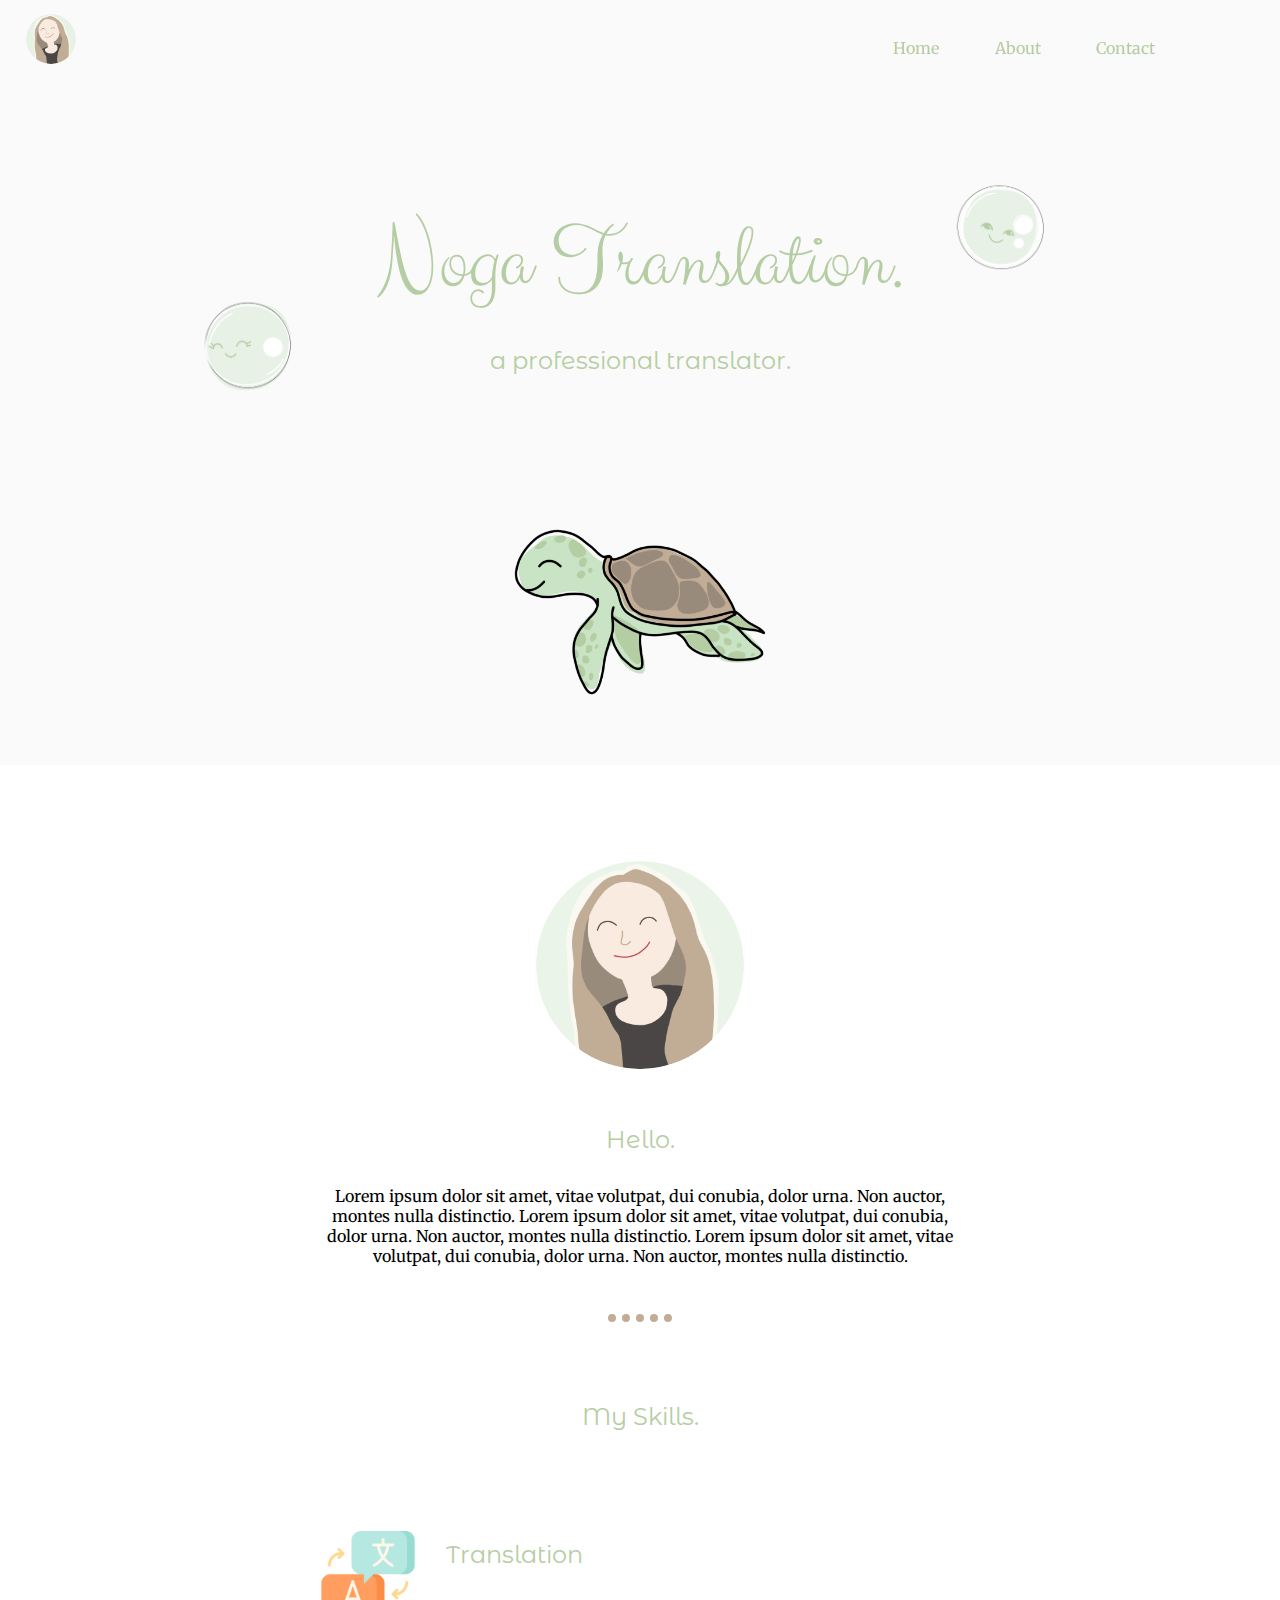
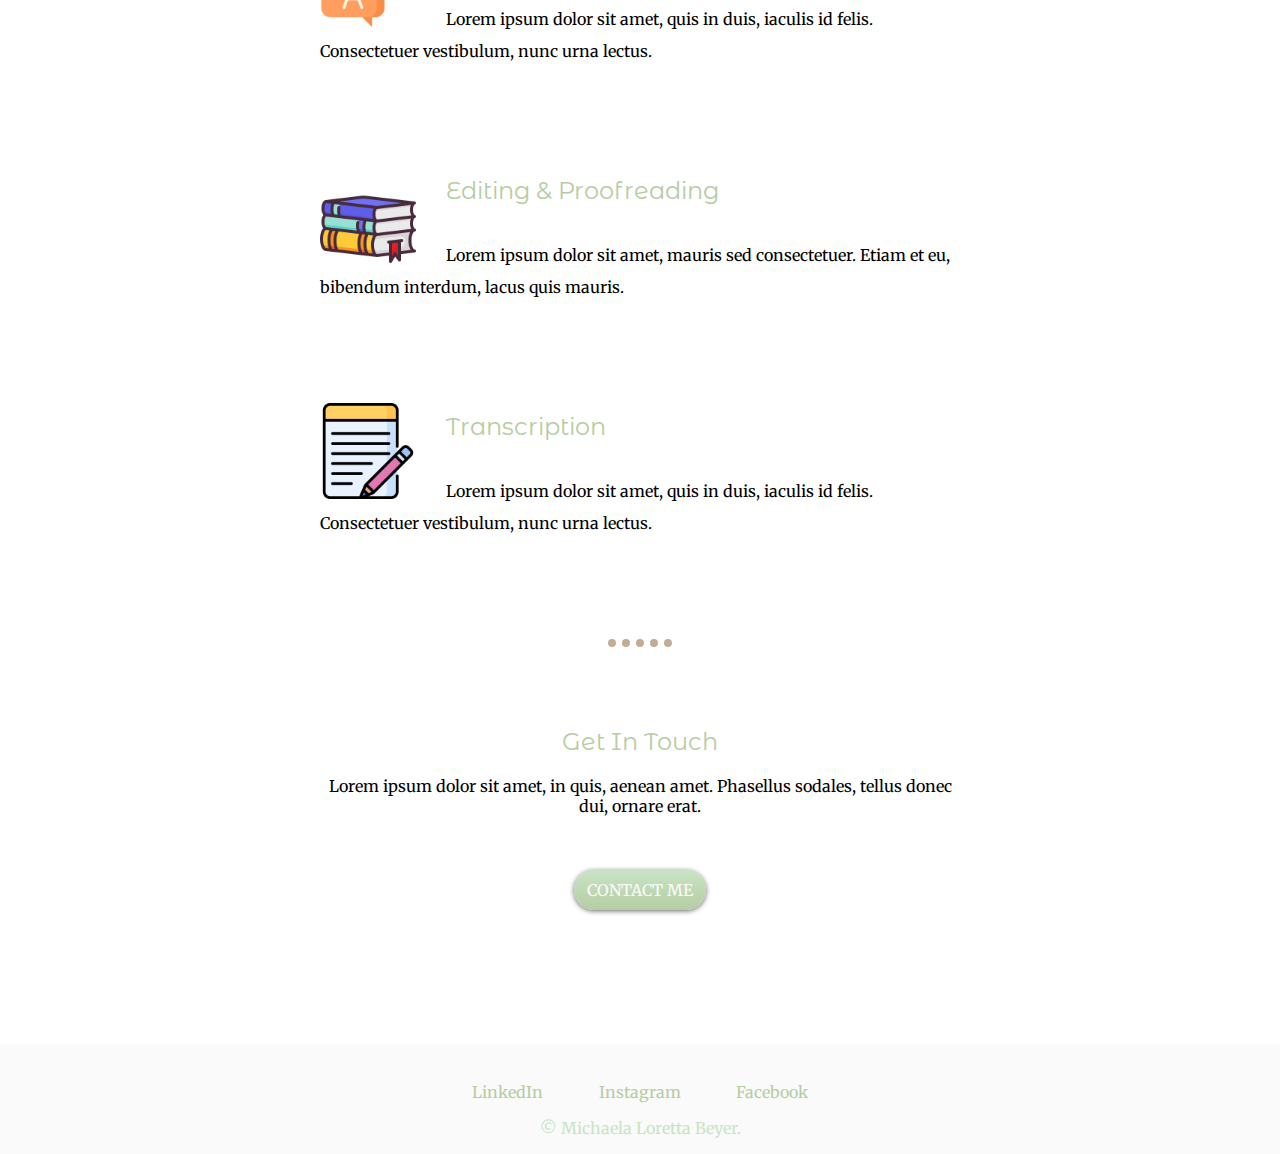
==== index.html @ af0194fb "Initial commit" ====
<!DOCTYPE html>
<html lang="en">
  <head>
    <meta charset="UTF-8" />
    <meta http-equiv="X-UA-Compatible" content="IE=edge" />
    <meta name="viewport" content="width=device-width, initial-scale=1.0" />
    <link rel="stylesheet" href="css/styles.css" />
    <link rel="shortcut icon" href="img/lisifavicon.ico" type="image/x-icon" />
    <link rel="preconnect" href="https://fonts.googleapis.com" />
    <link rel="preconnect" href="https://fonts.gstatic.com" crossorigin />
    <link rel="preconnect" href="https://fonts.googleapis.com" />
    <link rel="preconnect" href="https://fonts.gstatic.com" crossorigin />
    <link
      href="https://fonts.googleapis.com/css2?family=Clicker+Script&family=Merriweather&family=Montserrat+Alternates:wght@300&family=Stalemate&display=swap"
      rel="stylesheet"
    />
    <title>Noga Translation</title>
  </head>
  <body>
    <div class="navbar">
      <img class="smallpic" src="img/lisi.png" alt="Picture of me" />
      <div class="navbtn">
        <a href="home.html">Home</a>
        <a href="about.html">About</a>
        <a href="contact.html">Contact</a>
      </div>
    </div>
    <div class="topContainer">
      <h1>Noga Translation.</h1>
      <h3>a professional translator.</h3>
      <img class="cloud-right" src="img/bubbleright.png" alt="bubble" />
      <img class="cloud-left" src="img/bubbleleft.png" alt="bubble" />
      <img class="mountain" src="img/turtle.png" alt="turtle" />
    </div>

    <div class="middleContainer">
      <div class="profile">
        <img class="profilepic" src="img/lisi.png" alt="It's Me" />
        <h2>Hello.</h2>
        <p class="description">
          Lorem ipsum dolor sit amet, vitae volutpat, dui conubia, dolor urna.
          Non auctor, montes nulla distinctio. Lorem ipsum dolor sit amet, vitae
          volutpat, dui conubia, dolor urna. Non auctor, montes nulla
          distinctio. Lorem ipsum dolor sit amet, vitae volutpat, dui conubia,
          dolor urna. Non auctor, montes nulla distinctio.
        </p>
      </div>
      <hr class="breakline" />

      <div class="skills">
        <h2>My Skills.</h2>
        <div class="skill-row">
          <img
            class="skillspics"
            src="img/translate.png"
            alt="development picture"
          />
          <h3>Translation</h3>
          <p>
            Lorem ipsum dolor sit amet, quis in duis, iaculis id felis.
            Consectetuer vestibulum, nunc urna lectus.
          </p>
        </div>
        <div class="skill-row">
          <img class="skillspics" src="img/book.png" alt="Locksmith" />
          <h3>Editing & Proofreading</h3>
          <p>
            Lorem ipsum dolor sit amet, mauris sed consectetuer. Etiam et eu,
            bibendum interdum, lacus quis mauris.
          </p>
        </div>
      </div>
      <div class="skill-row">
        <img class="skillspics" src="img/note.png" alt="development picture" />
        <h3>Transcription</h3>
        <p>
          Lorem ipsum dolor sit amet, quis in duis, iaculis id felis.
          Consectetuer vestibulum, nunc urna lectus.
        </p>
      </div>
      <hr class="breakline" />

      <div class="contact-me">
        <h2>Get In Touch</h2>
        <p class="contactinfo">
          Lorem ipsum dolor sit amet, in quis, aenean amet. Phasellus sodales,
          tellus donec dui, ornare erat.
        </p>
        <a class="btn" href="mailto: michaelabeyer87@email.com">CONTACT ME</a>
      </div>
    </div>

    <div class="bottomContainer">
      <a class="footer-link" href="https://www.linkedin.com/Lorettta"
        >LinkedIn</a
      >
      <a class="footer-link" href="https://instagram.com/MichaelaLorettta"
        >Instagram</a
      >
      <a class="footer-link" href="https://www.facebook.com/cannibaleyes"
        >Facebook</a
      >
      <p class="copyright">© Michaela Loretta Beyer.</p>
    </div>
  </body>
</html>
---- css/styles.css ----
body {
  margin: 0;
  text-align: center;
  font-family: "Merriweather", serif;
}
h1 {
  margin: 50px auto 0 auto;
  font-size: 5.625rem;
  font-family: "Clicker Script", cursive;
  font-weight: normal;
  color: #b5cda3;
}

h2,
h3 {
  font-family: "Montserrat Alternates", sans-serif;
  font-size: 1.5rem;
  color: #b5cda3;
  font-weight: normal;
  margin-bottom: rem;
}
.breakline {
  border: dotted;
  border-width: 0.5rem 0 0 0;
  width: 5%;
  color: #c1ac95;
}

.topContainer {
  background-color: #fafafa;
  position: relative;
  padding: 4.5% 0 5% 0;
}
.navbar {
  background-color: #fafafa;
  height: 6rem;
  position: sticky;
  top: 0;
  z-index: 100;
}

.navbtn {
  position: relative;
  left: 30%;
  top: 40%;
}
.smallpic {
  border-radius: 100%;
  width: 50px;
  position: absolute;
  top: 15%;
  left: 2%;
}

.cloud-right {
  width: 10%;
  position: absolute;
  right: 17%;
  top: 12%;
}
.cloud-left {
  width: 10%;
  position: absolute;
  left: 14%;
  top: 30%;
}
.mountain {
  width: 20%;
  margin-top: 10%;
}

.middleContainer {
  background-color: #ffffff;
  position: relative;
}
.profile {
  padding-top: 6rem;
}
.profilepic {
  border-radius: 100%;
  width: 13rem;
  margin-bottom: 2rem;
}
.description {
  margin: 2rem auto 3rem auto;
  width: 50%;
}
.skills {
  margin-top: 5rem;
}

.skill-row {
  width: 50%;
  margin: 100px auto 100px auto;
  text-align: left;
  line-height: 2;
}
.skillspics {
  width: 15%;
  float: left;
  margin-right: 30px;
}

.bottomContainer {
  background-color: #fafafa;
  position: absolute;
  width: 100%;
  margin-top: 5%;
  padding-top: 3%;
}

.contact-me {
  margin: 5rem auto 5rem auto;
  width: 50%;
}
.contactinfo {
  margin-bottom: 4rem;
}
.btn {
  background: #c9e4c5;
  background-image: -webkit-linear-gradient(top, #c9e4c5, #b5cda3);
  background-image: -moz-linear-gradient(top, #c9e4c5, #b5cda3);
  background-image: -ms-linear-gradient(top, #c9e4c5, #b5cda3);
  background-image: -o-linear-gradient(top, #c9e4c5, #b5cda3);
  background-image: linear-gradient(to bottom, #c9e4c5, #b5cda3);
  -webkit-border-radius: 20;
  -moz-border-radius: 20;
  border-radius: 20px;
  -webkit-box-shadow: 0px 1px 5px #666666;
  -moz-box-shadow: 0px 1px 5px #666666;
  box-shadow: 0px 1px 5px #666666;
  font-family: "Merriweather", serif;
  color: #fafafa;
  font-size: 16px;
  padding: 10px 13px 10px 13px;
  text-decoration: none;
}

.btn:hover {
  background: #b5cda3;
  color: #ffffff;
  background-image: -webkit-linear-gradient(top, #b5cda3, #c9e4c5);
  background-image: -moz-linear-gradient(top, #b5cda3, #c9e4c5);
  background-image: -ms-linear-gradient(top, #b5cda3, #c9e4c5);
  background-image: -o-linear-gradient(top, #b5cda3, #c9e4c5);
  background-image: linear-gradient(to bottom, #b5cda3, #c9e4c5);
  text-decoration: none;
}
a {
  color: #b5cda3;
  text-decoration: none;
  margin: 1.2rem 1.6rem;
}

a:hover {
  color: #c9e4c5;
}

.copyright {
  padding: 2rem auto;
  color: #c9e4c5;
  font-size: 0.75 rem;
}
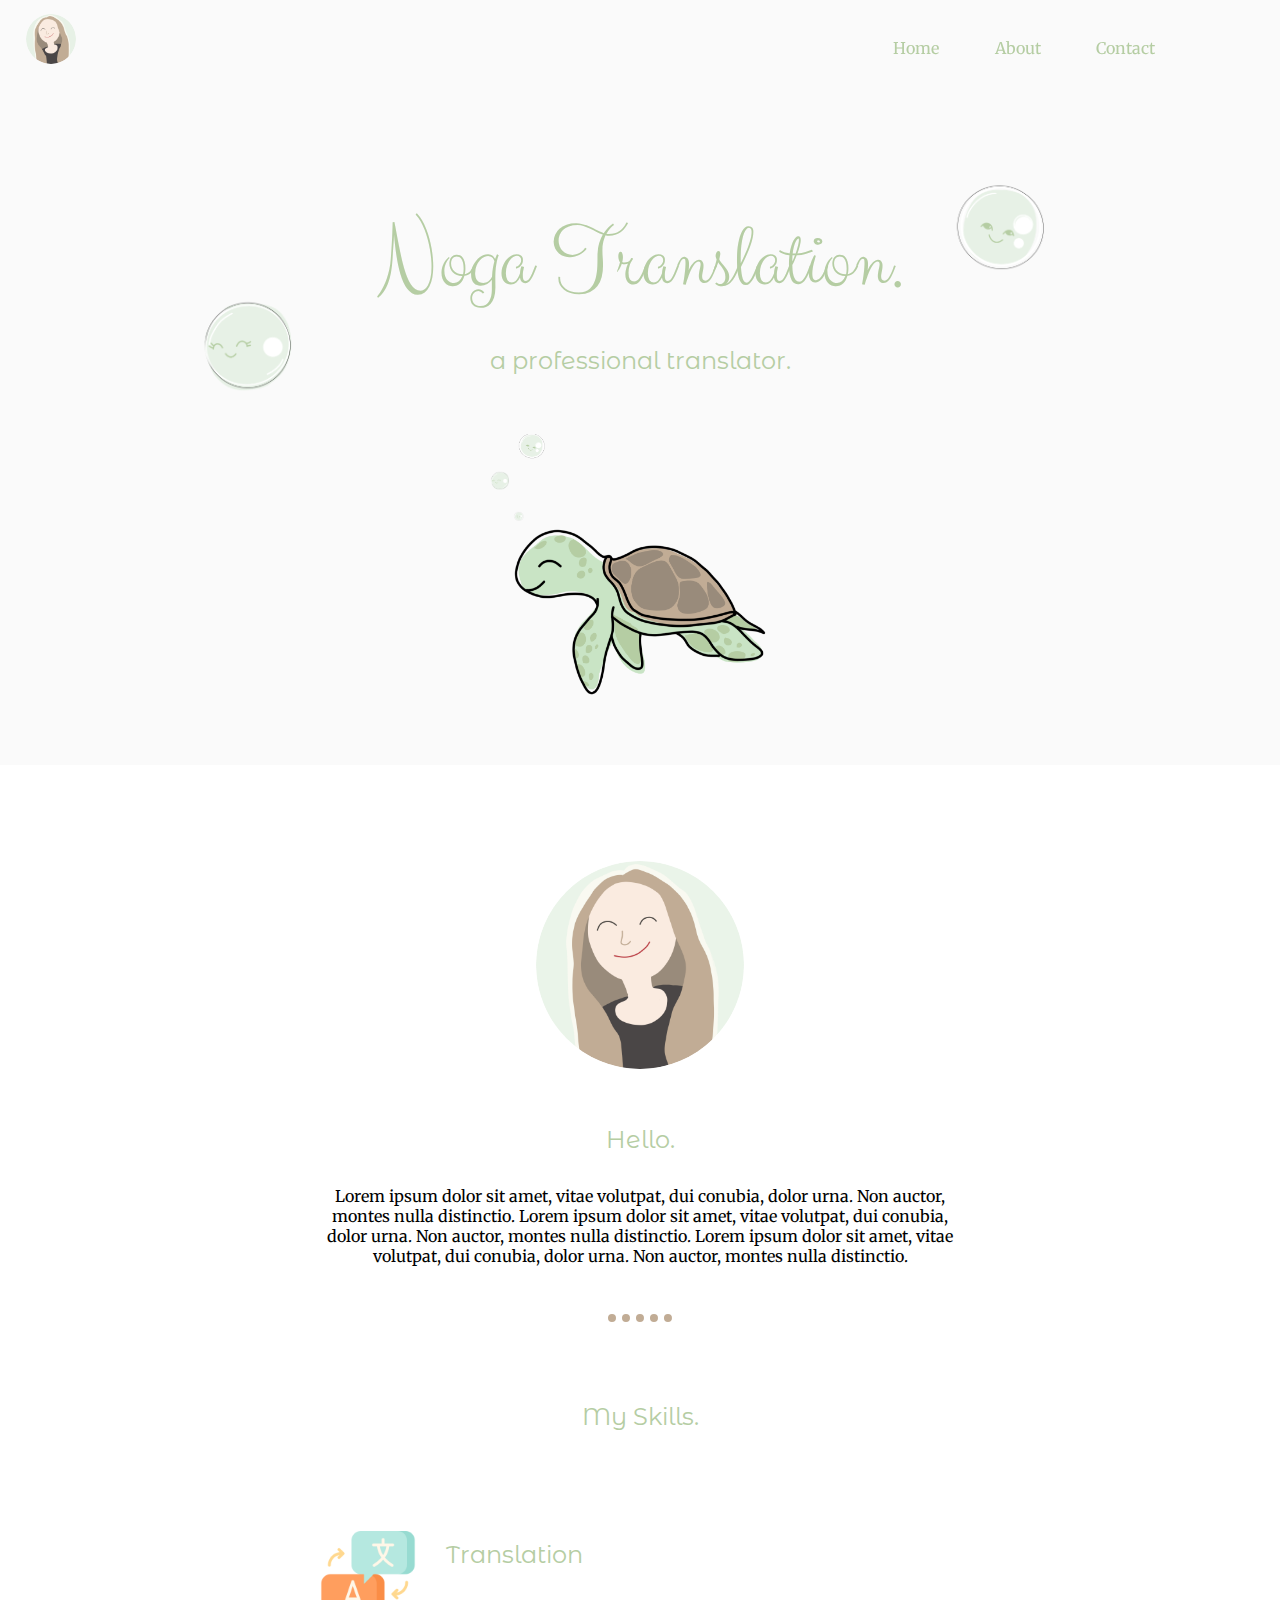
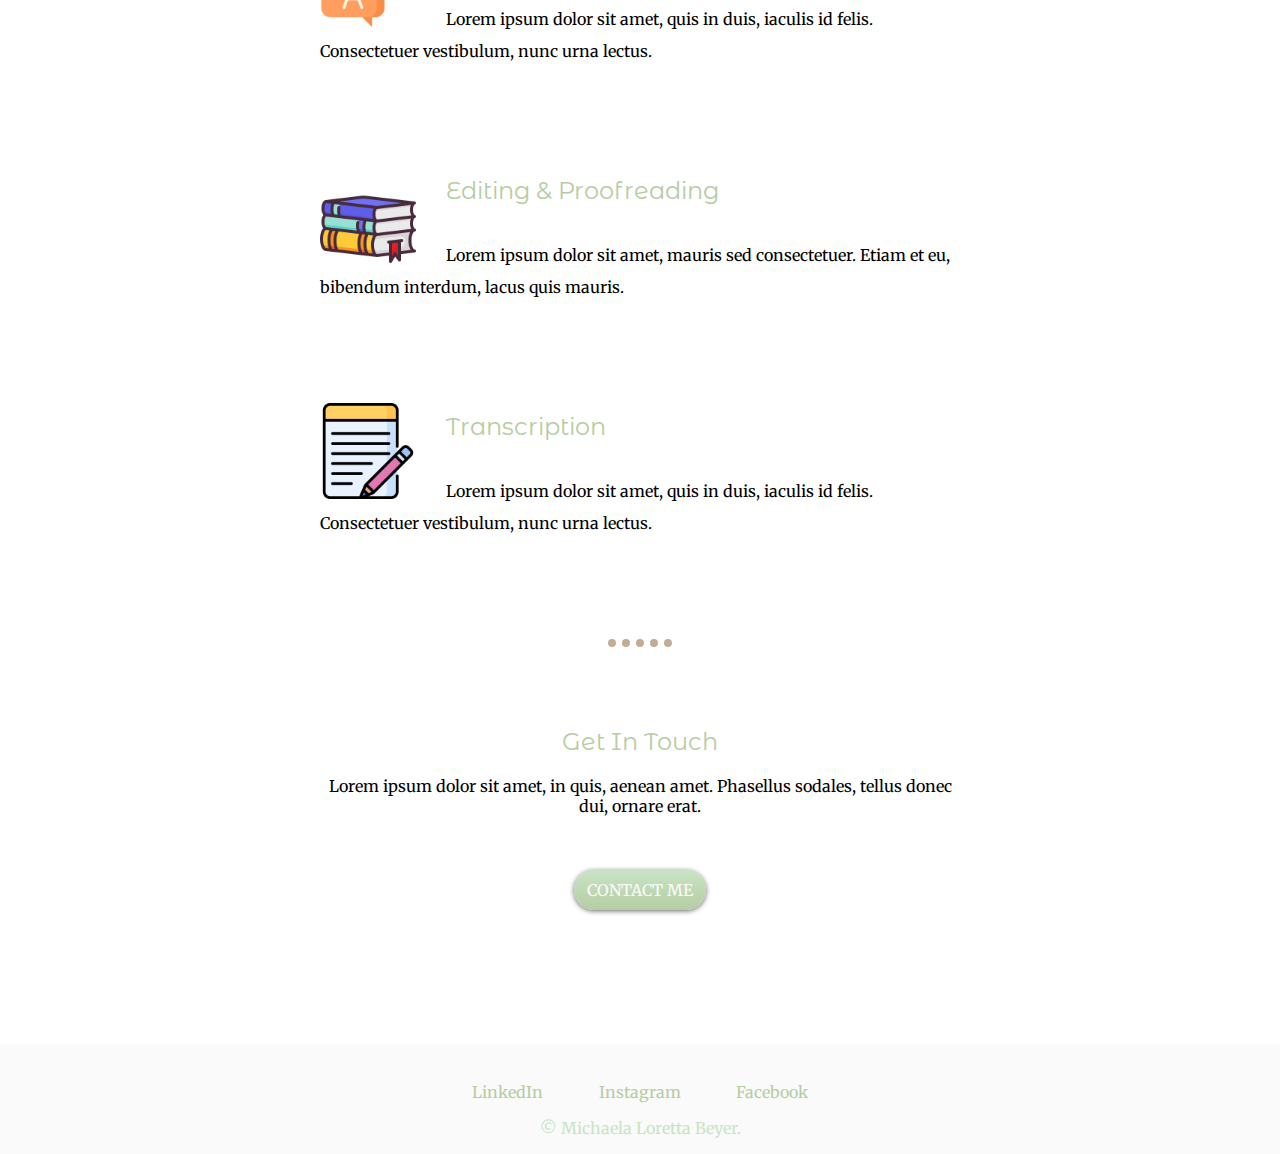
==== commit 043b38af: "small changes" ====
--- a/index.html
+++ b/index.html
@@ -30,6 +30,17 @@
       <h3>a professional translator.</h3>
       <img class="cloud-right" src="img/bubbleright.png" alt="bubble" />
       <img class="cloud-left" src="img/bubbleleft.png" alt="bubble" />
+      <img
+        class="smallbubble-left"
+        src="img/bubbleleft.png"
+        alt="small bubble"
+      />
+      <img
+        class="smallbubble-right"
+        src="img/bubbleright.png"
+        alt="small bubble"
+      />
+      <img class="minibubble" src="img/bubbleright.png" alt="small bubble" />
       <img class="mountain" src="img/turtle.png" alt="turtle" />
     </div>
 
--- a/css/styles.css
+++ b/css/styles.css
@@ -64,6 +64,26 @@
   left: 14%;
   top: 30%;
 }
+.smallbubble-left {
+  width: 2%;
+  position: absolute;
+  left: 38%;
+  top: 56%;
+}
+
+.smallbubble-right {
+  width: 3%;
+  position: absolute;
+  left: 40%;
+  top: 50%;
+}
+.minibubble {
+  width: 1%;
+  position: absolute;
+  left: 40%;
+  top: 62%;
+}
+
 .mountain {
   width: 20%;
   margin-top: 10%;
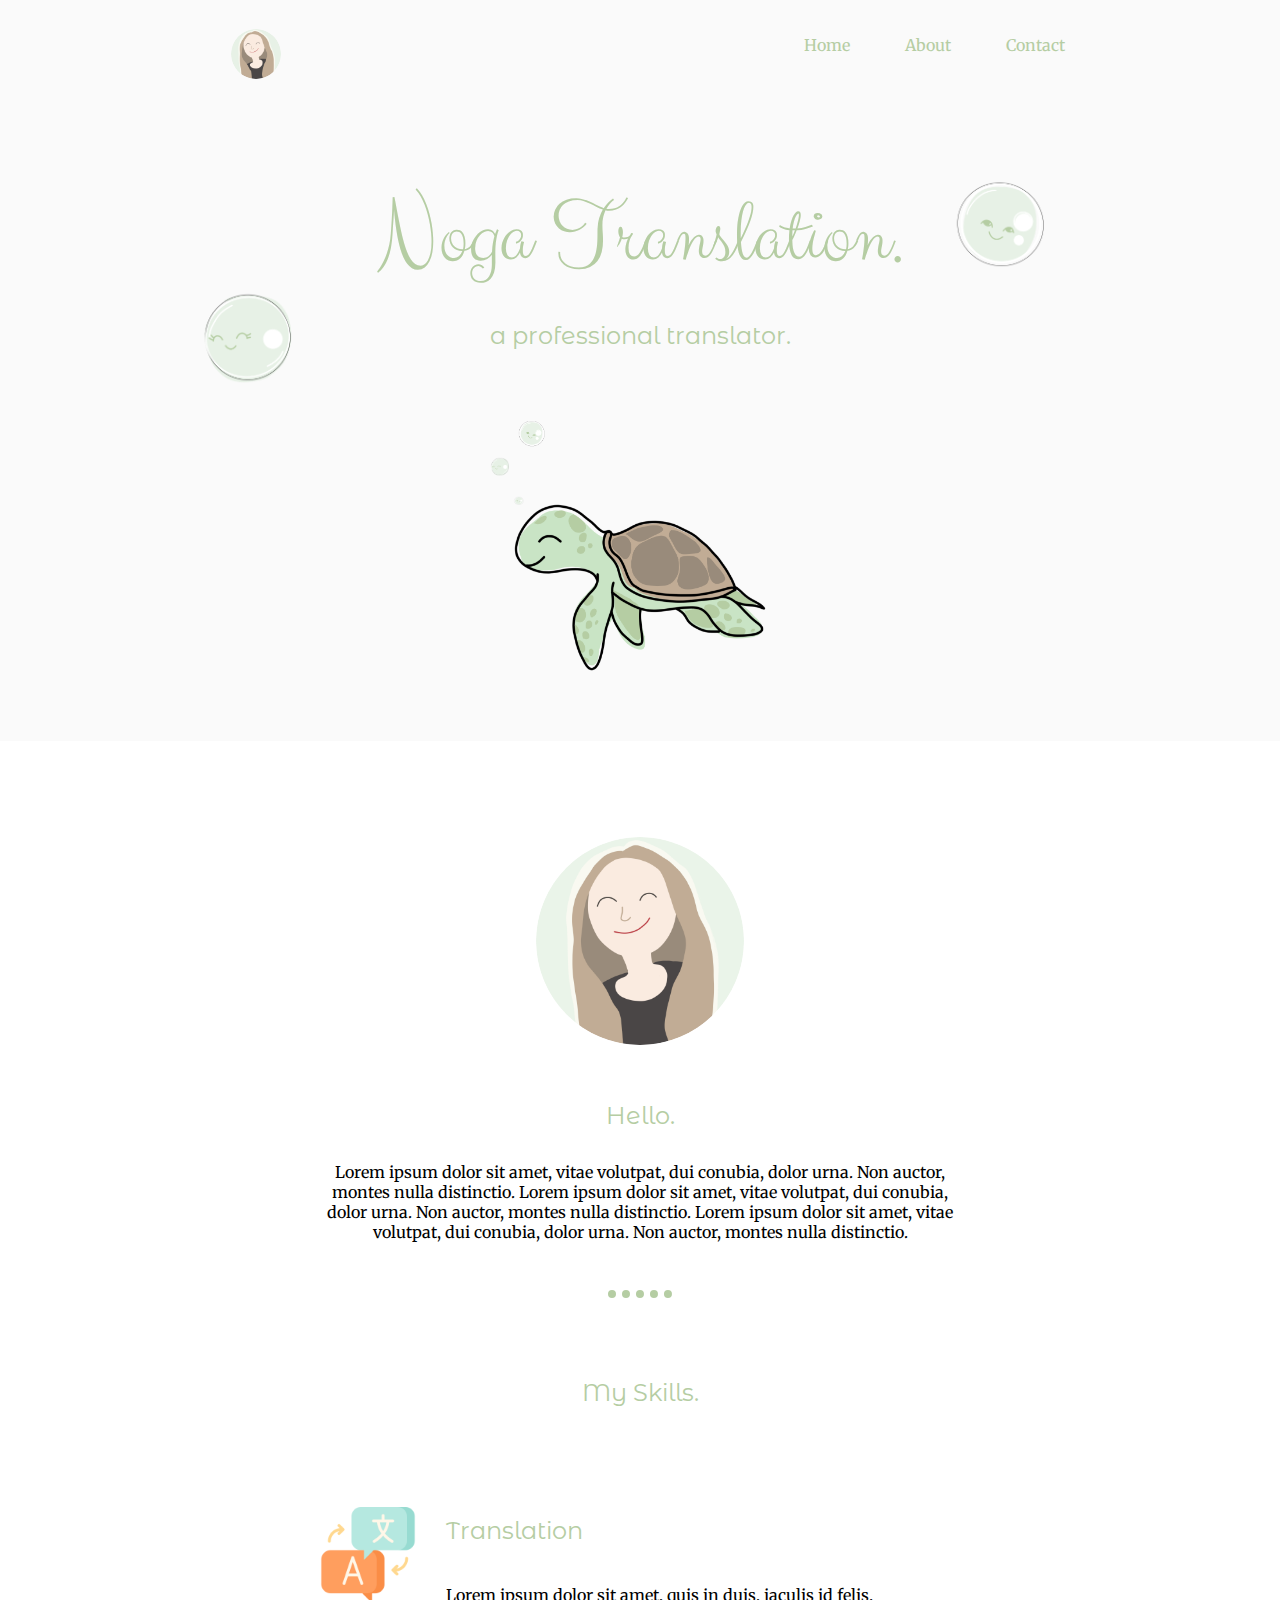
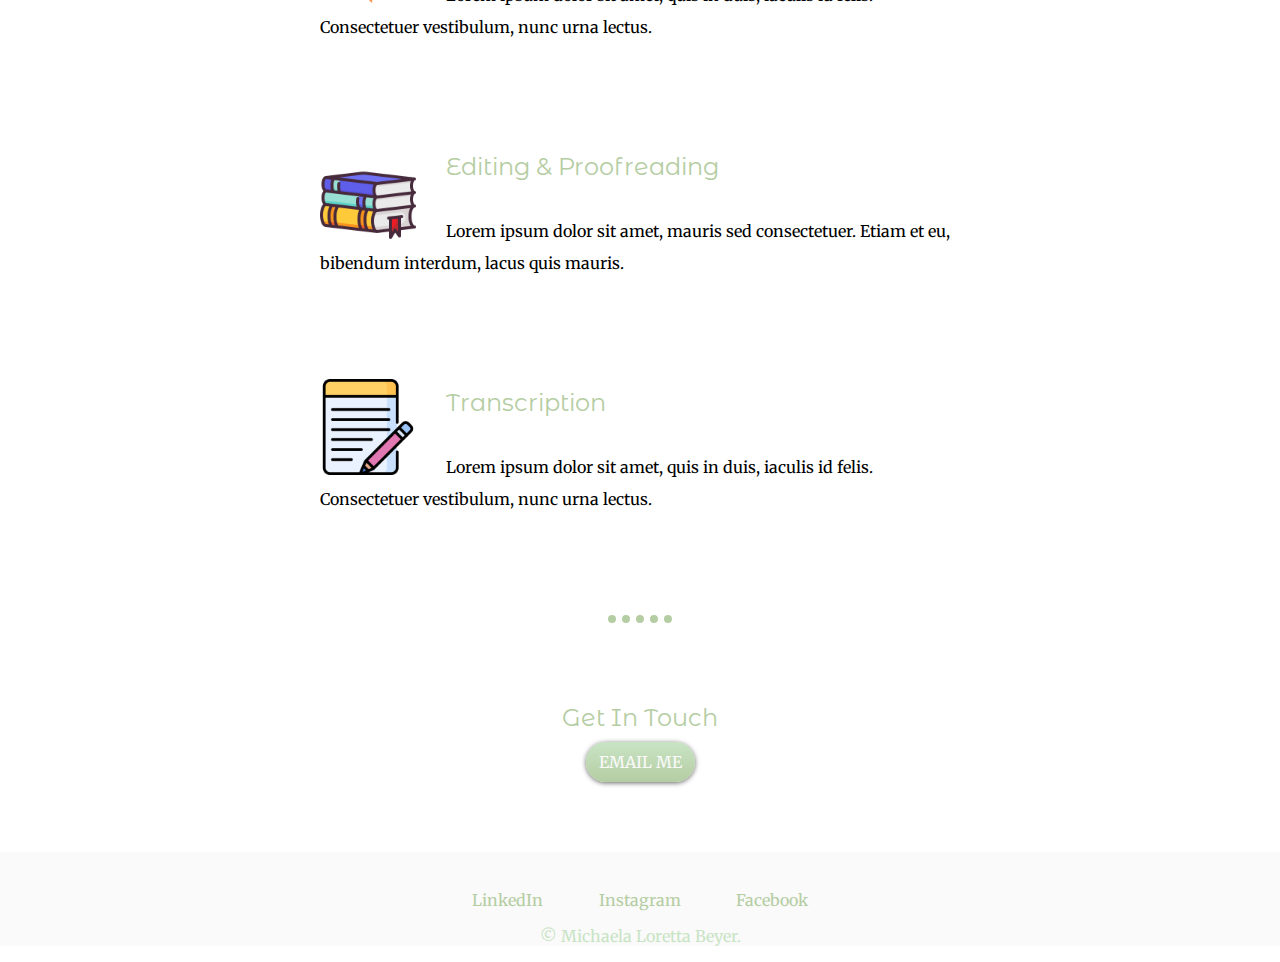
==== commit 1a3ea57b: "fixed bug" ====
--- a/index.html
+++ b/index.html
@@ -28,8 +28,8 @@
     <div class="topContainer">
       <h1>Noga Translation.</h1>
       <h3>a professional translator.</h3>
-      <img class="cloud-right" src="img/bubbleright.png" alt="bubble" />
-      <img class="cloud-left" src="img/bubbleleft.png" alt="bubble" />
+      <img class="bubble-right" src="img/bubbleright.png" alt="bubble" />
+      <img class="bubble-left" src="img/bubbleleft.png" alt="bubble" />
       <img
         class="smallbubble-left"
         src="img/bubbleleft.png"
@@ -41,7 +41,7 @@
         alt="small bubble"
       />
       <img class="minibubble" src="img/bubbleright.png" alt="small bubble" />
-      <img class="mountain" src="img/turtle.png" alt="turtle" />
+      <img class="turtle" src="img/turtle.png" alt="turtle" />
     </div>
 
     <div class="middleContainer">
@@ -93,11 +93,7 @@
 
       <div class="contact-me">
         <h2>Get In Touch</h2>
-        <p class="contactinfo">
-          Lorem ipsum dolor sit amet, in quis, aenean amet. Phasellus sodales,
-          tellus donec dui, ornare erat.
-        </p>
-        <a class="btn" href="mailto: michaelabeyer87@email.com">CONTACT ME</a>
+        <a class="btn" href="mailto: nogatranslation@hotmail.com">EMAIL ME</a>
       </div>
     </div>
 
--- a/css/styles.css
+++ b/css/styles.css
@@ -1,10 +1,10 @@
 body {
-  margin: 0;
+  margin: 0 auto 0 auto;
   text-align: center;
   font-family: "Merriweather", serif;
 }
 h1 {
-  margin: 50px auto 0 auto;
+  margin: 2% auto 0 auto;
   font-size: 5.625rem;
   font-family: "Clicker Script", cursive;
   font-weight: normal;
@@ -17,13 +17,12 @@
   font-size: 1.5rem;
   color: #b5cda3;
   font-weight: normal;
-  margin-bottom: rem;
 }
 .breakline {
   border: dotted;
   border-width: 0.5rem 0 0 0;
   width: 5%;
-  color: #c1ac95;
+  color: #b5cda3;
 }
 
 .topContainer {
@@ -34,6 +33,7 @@
 .navbar {
   background-color: #fafafa;
   height: 6rem;
+  width: 100%;
   position: sticky;
   top: 0;
   z-index: 100;
@@ -41,24 +41,26 @@
 
 .navbtn {
   position: relative;
-  left: 30%;
-  top: 40%;
+  width: 50%;
+  left: 48%;
+  top: -20%;
 }
+
 .smallpic {
   border-radius: 100%;
   width: 50px;
-  position: absolute;
-  top: 15%;
-  left: 2%;
+  position: relative;
+  top: 30%;
+  right: 30%;
 }
 
-.cloud-right {
+.bubble-right {
   width: 10%;
   position: absolute;
   right: 17%;
   top: 12%;
 }
-.cloud-left {
+.bubble-left {
   width: 10%;
   position: absolute;
   left: 14%;
@@ -84,7 +86,7 @@
   top: 62%;
 }
 
-.mountain {
+.turtle {
   width: 20%;
   margin-top: 10%;
 }
@@ -123,7 +125,6 @@
 
 .bottomContainer {
   background-color: #fafafa;
-  position: absolute;
   width: 100%;
   margin-top: 5%;
   padding-top: 3%;
